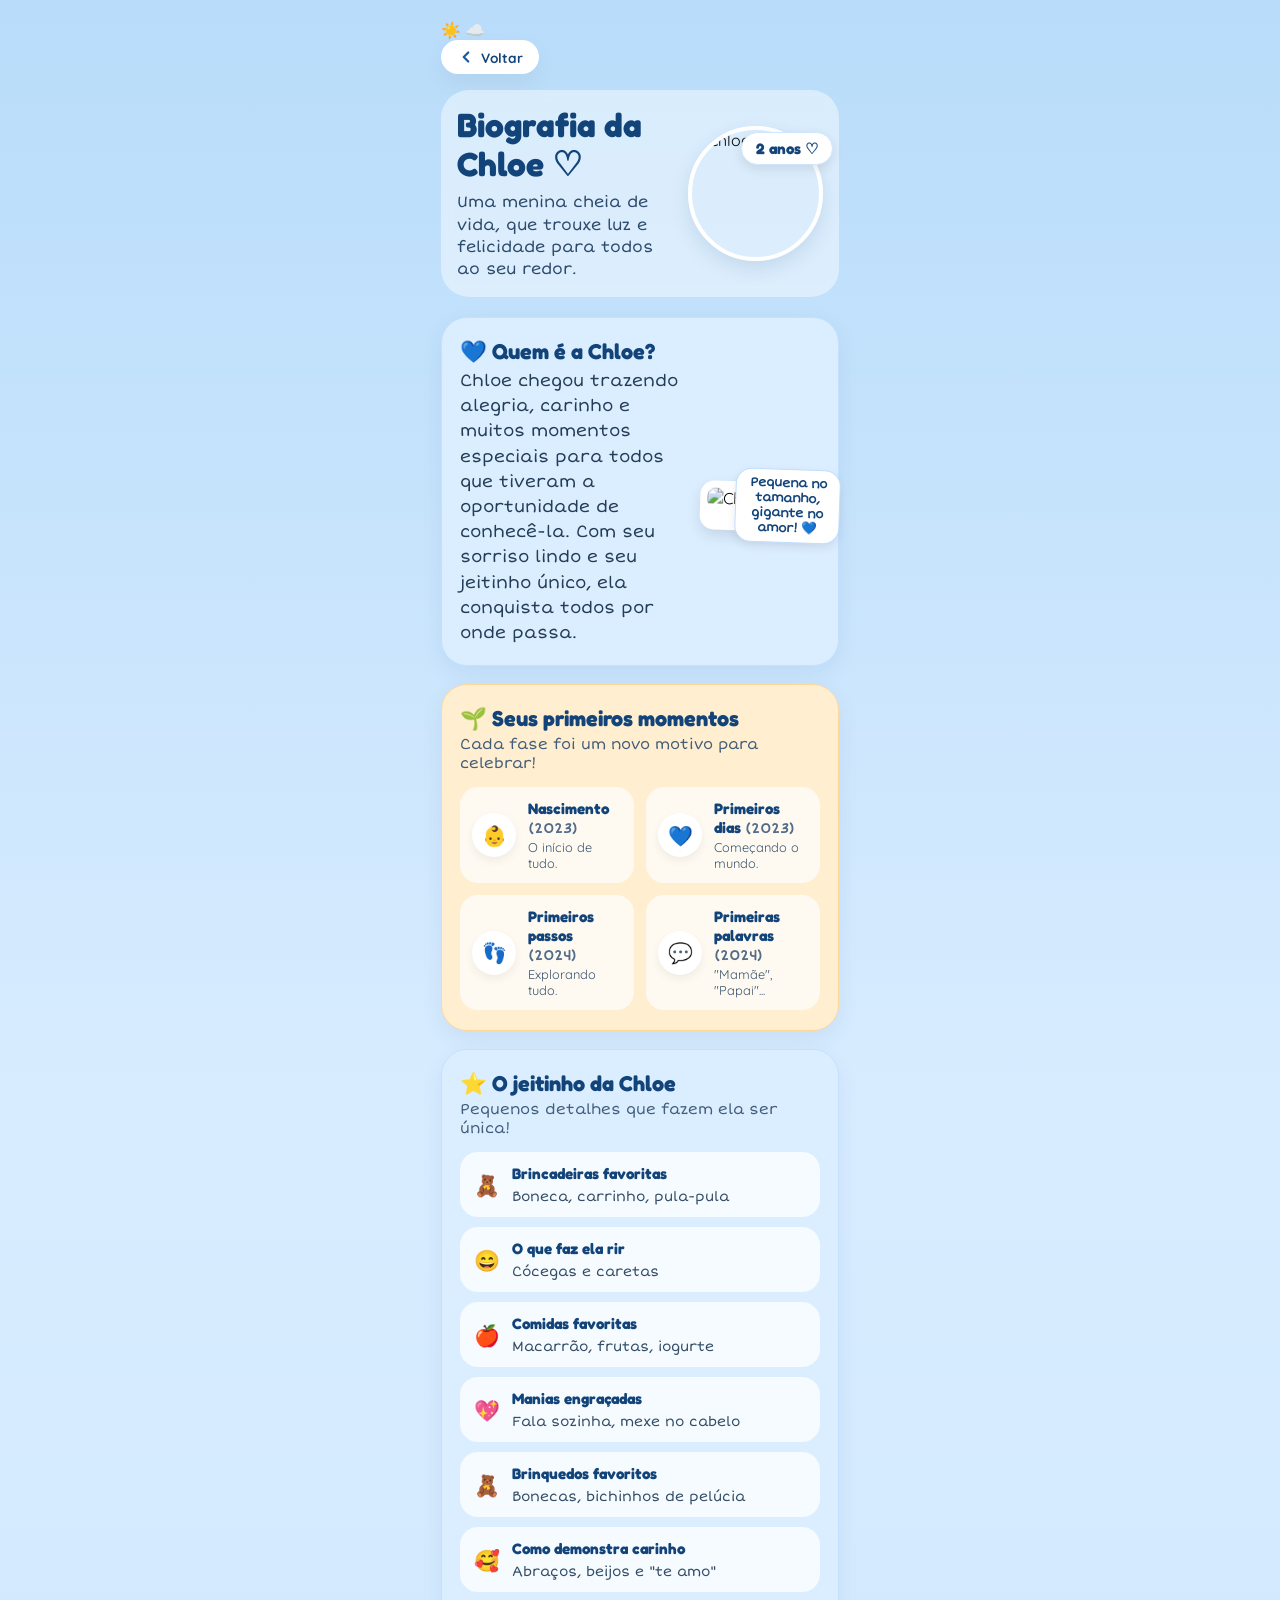
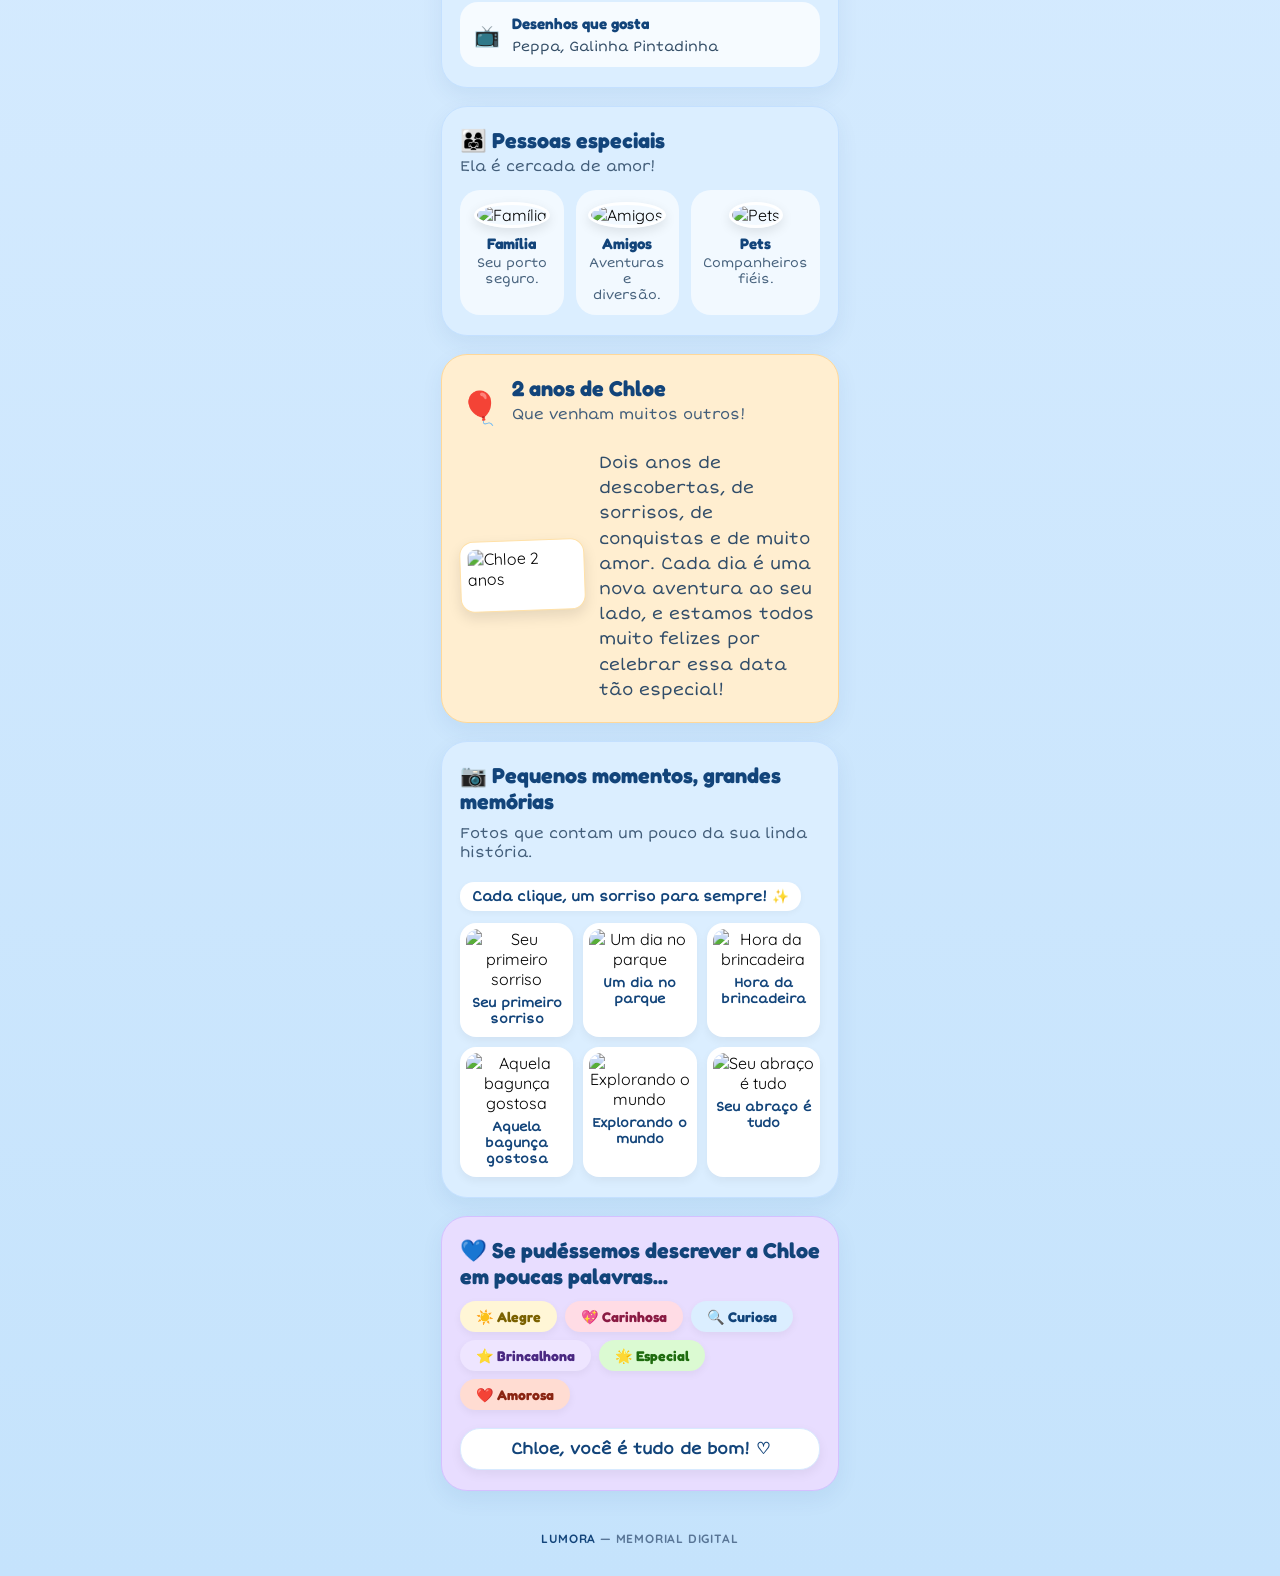
==== assets/pages/biografia.html @ 0d082f4c "Memorial Chloe" ====
<!DOCTYPE html>
<html lang="pt-BR">
<head>
  <meta charset="UTF-8" />
  <meta name="viewport" content="width=device-width, initial-scale=1.0, maximum-scale=1.0, user-scalable=no" />
  <title>Biografia da Chloe - Lumora</title>
  
  <link rel="preconnect" href="https://fonts.googleapis.com">
  <link rel="preconnect" href="https://fonts.gstatic.com" crossorigin>
  <link href="https://fonts.googleapis.com/css2?family=Fredoka:wght@500;600;700&family=Quicksand:wght@500;600;700&display=swap" rel="stylesheet">
  <!-- Fontes Infantil / Cursiva e Amigável do Google Fonts -->
<link rel="preconnect" href="https://fonts.googleapis.com">
<link rel="preconnect" href="https://fonts.gstatic.com" crossorigin>
<link href="https://fonts.googleapis.com/css2?family=Fredoka:wght@500;600;700&family=Quicksand:wght@600;700&family=Short+Stack&display=swap" rel="stylesheet">
  
  <link rel="stylesheet" href="./../css/variables.css" />
  <link rel="stylesheet" href="./../css/biografia.css" />
  <link rel="stylesheet" href="./../css/global.css" />
  <link rel="stylesheet" href="./../css/components.css" />
</head>
</head>
<body class="mobile-only-body">

  <main class="app-viewport bio-viewport">
    
    <!-- Enfeites de Fundo -->
    <div class="bg-decorations">
      <span class="decor-sun">☀️</span>
      <span class="decor-cloud-left">☁️</span>
    </div>

    <!-- Topo da Biografia -->
    <header class="bio-top-nav">
      <a href="./../../index.html" class="btn-voltar">
        <svg viewBox="0 0 24 24" width="18" height="18" fill="none" stroke="#1a5ca3" stroke-width="3" stroke-linecap="round" stroke-linejoin="round"><polyline points="15 18 9 12 15 6"></polyline></svg>
        Voltar
      </a>

      <div class="bio-hero-flex">
        <div class="bio-hero-text">
          <h1>Biografia da<br>Chloe <span class="heart-blue">♡</span></h1>
          <p>Uma menina cheia de vida, que trouxe luz e felicidade para todos ao seu redor.</p>
        </div>

        <div class="bio-main-avatar">
          <div class="avatar-frame">
            <img src="https://encrypted-tbn0.gstatic.com/images?q=tbn:ANd9GcSXwuV_SHevAdrW2KB4Cn_8Dd-qId3MBcP7osCAytN7og&s=10" alt="Chloe" class="avatar-img" />
          </div>
          <div class="badge-age">2 anos <span class="badge-heart">♡</span></div>
        </div>
      </div>
    </header>

    <!-- Grid com Seções Amplas e Leitura Fluida -->
    <section class="bio-sections-grid">
      
      <!-- 1. Quem é a Chloe -->
      <article class="bio-card-box bg-blue">
        <h2 class="card-head-title">💙 Quem é a Chloe?</h2>
        <div class="quem-e-body">
          <p>Chloe chegou trazendo alegria, carinho e muitos momentos especiais para todos que tiveram a oportunidade de conhecê-la. Com seu sorriso lindo e seu jeitinho único, ela conquista todos por onde passa.</p>
          <div class="polaroid-wrapper">
            <img src="https://encrypted-tbn0.gstatic.com/images?q=tbn:ANd9GcSXwuV_SHevAdrW2KB4Cn_8Dd-qId3MBcP7osCAytN7og&s=10" alt="Chloe" />
            <div class="polaroid-balloon">Pequena no tamanho, gigante no amor! 💙</div>
          </div>
        </div>
      </article>

      <!-- 2. Seus Primeiros Momentos -->
      <article class="bio-card-box bg-yellow">
        <h2 class="card-head-title">🌱 Seus primeiros momentos</h2>
        <p class="card-head-sub">Cada fase foi um novo motivo para celebrar!</p>
        <div class="timeline-grid">
          <div class="timeline-step-item">
            <div class="step-icon-circle">👶</div>
            <div class="timeline-step-info">
              <strong>Nascimento <small>(2023)</small></strong>
              <span class="step-subtext">O início de tudo.</span>
            </div>
          </div>
          <div class="timeline-step-item">
            <div class="step-icon-circle">💙</div>
            <div class="timeline-step-info">
              <strong>Primeiros dias <small>(2023)</small></strong>
              <span class="step-subtext">Começando o mundo.</span>
            </div>
          </div>
          <div class="timeline-step-item">
            <div class="step-icon-circle">👣</div>
            <div class="timeline-step-info">
              <strong>Primeiros passos <small>(2024)</small></strong>
              <span class="step-subtext">Explorando tudo.</span>
            </div>
          </div>
          <div class="timeline-step-item">
            <div class="step-icon-circle">💬</div>
            <div class="timeline-step-info">
              <strong>Primeiras palavras <small>(2024)</small></strong>
              <span class="step-subtext">"Mamãe", "Papai"...</span>
            </div>
          </div>
        </div>
      </article>

      <!-- 3. O Jeitinho da Chloe -->
      <article class="bio-card-box bg-blue">
        <h2 class="card-head-title">⭐ O jeitinho da Chloe</h2>
        <p class="card-head-sub">Pequenos detalhes que fazem ela ser única!</p>
        <div class="jeitinho-2col">
          <div class="jeitinho-box-item">
            <span class="jeitinho-icon">🧸</span>
            <div class="jeitinho-info">
              <strong>Brincadeiras favoritas</strong>
              <span>Boneca, carrinho, pula-pula</span>
            </div>
          </div>
          <div class="jeitinho-box-item">
            <span class="jeitinho-icon">😄</span>
            <div class="jeitinho-info">
              <strong>O que faz ela rir</strong>
              <span>Cócegas e caretas</span>
            </div>
          </div>
          <div class="jeitinho-box-item">
            <span class="jeitinho-icon">🍎</span>
            <div class="jeitinho-info">
              <strong>Comidas favoritas</strong>
              <span>Macarrão, frutas, iogurte</span>
            </div>
          </div>
          <div class="jeitinho-box-item">
            <span class="jeitinho-icon">💖</span>
            <div class="jeitinho-info">
              <strong>Manias engraçadas</strong>
              <span>Fala sozinha, mexe no cabelo</span>
            </div>
          </div>
          <div class="jeitinho-box-item">
            <span class="jeitinho-icon">🧸</span>
            <div class="jeitinho-info">
              <strong>Brinquedos favoritos</strong>
              <span>Bonecas, bichinhos de pelúcia</span>
            </div>
          </div>
          <div class="jeitinho-box-item">
            <span class="jeitinho-icon">🥰</span>
            <div class="jeitinho-info">
              <strong>Como demonstra carinho</strong>
              <span>Abraços, beijos e "te amo"</span>
            </div>
          </div>
          <div class="jeitinho-box-item">
            <span class="jeitinho-icon">📺</span>
            <div class="jeitinho-info">
              <strong>Desenhos que gosta</strong>
              <span>Peppa, Galinha Pintadinha</span>
            </div>
          </div>
        </div>
      </article>

      <!-- 4. Pessoas Especiais -->
      <article class="bio-card-box bg-blue">
        <h2 class="card-head-title">👨‍👩‍👧 Pessoas especiais</h2>
        <p class="card-head-sub">Ela é cercada de amor!</p>
        <div class="pessoas-flex">
          <div class="pessoa-card-item">
            <img src="https://encrypted-tbn0.gstatic.com/images?q=tbn:ANd9GcSXwuV_SHevAdrW2KB4Cn_8Dd-qId3MBcP7osCAytN7og&s=10" alt="Família" class="pessoa-avatar-img" />
            <strong>Família</strong>
            <p>Seu porto seguro.</p>
          </div>
          <div class="pessoa-card-item">
            <img src="https://encrypted-tbn0.gstatic.com/images?q=tbn:ANd9GcSXwuV_SHevAdrW2KB4Cn_8Dd-qId3MBcP7osCAytN7og&s=10" alt="Amigos" class="pessoa-avatar-img" />
            <strong>Amigos</strong>
            <p>Aventuras e diversão.</p>
          </div>
          <div class="pessoa-card-item">
            <img src="https://encrypted-tbn0.gstatic.com/images?q=tbn:ANd9GcSXwuV_SHevAdrW2KB4Cn_8Dd-qId3MBcP7osCAytN7og&s=10" alt="Pets" class="pessoa-avatar-img" />
            <strong>Pets</strong>
            <p>Companheiros fiéis.</p>
          </div>
        </div>
      </article>

      <!-- 5. Bloco 2 anos de Chloe -->
      <article class="bio-card-box bg-yellow comemorativo-card">
        <div class="comemorativo-header">
          <span class="balloon-icon">🎈</span>
          <div>
            <h2 class="card-head-title">2 anos de Chloe</h2>
            <p class="card-head-sub">Que venham muitos outros!</p>
          </div>
        </div>
        <div class="comemorativo-body">
          <div class="polaroid-wrapper yellow-polaroid">
            <img src="https://encrypted-tbn0.gstatic.com/images?q=tbn:ANd9GcSXwuV_SHevAdrW2KB4Cn_8Dd-qId3MBcP7osCAytN7og&s=10" alt="Chloe 2 anos" />
          </div>
          <p>Dois anos de descobertas, de sorrisos, de conquistas e de muito amor. Cada dia é uma nova aventura ao seu lado, e estamos todos muito felizes por celebrar essa data tão especial!</p>
        </div>
      </article>

      <!-- 6. Pequenos Momentos, Grandes Memórias -->
      <article class="bio-card-box bg-blue">
        <div class="galeria-head-flex">
          <h2 class="card-head-title">📷 Pequenos momentos, grandes memórias</h2>
          <p class="card-head-sub">Fotos que contam um pouco da sua linda história.</p>
          <div class="camera-quote">Cada clique, um sorriso para sempre! ✨</div>
        </div>
        <div class="galeria-mini-grid">
          <div class="galeria-item">
            <img src="https://encrypted-tbn0.gstatic.com/images?q=tbn:ANd9GcSXwuV_SHevAdrW2KB4Cn_8Dd-qId3MBcP7osCAytN7og&s=10" alt="Seu primeiro sorriso" />
            <span>Seu primeiro sorriso</span>
          </div>
          <div class="galeria-item">
            <img src="https://encrypted-tbn0.gstatic.com/images?q=tbn:ANd9GcSXwuV_SHevAdrW2KB4Cn_8Dd-qId3MBcP7osCAytN7og&s=10" alt="Um dia no parque" />
            <span>Um dia no parque</span>
          </div>
          <div class="galeria-item">
            <img src="https://encrypted-tbn0.gstatic.com/images?q=tbn:ANd9GcSXwuV_SHevAdrW2KB4Cn_8Dd-qId3MBcP7osCAytN7og&s=10" alt="Hora da brincadeira" />
            <span>Hora da brincadeira</span>
          </div>
          <div class="galeria-item">
            <img src="https://encrypted-tbn0.gstatic.com/images?q=tbn:ANd9GcSXwuV_SHevAdrW2KB4Cn_8Dd-qId3MBcP7osCAytN7og&s=10" alt="Aquela bagunça gostosa" />
            <span>Aquela bagunça gostosa</span>
          </div>
          <div class="galeria-item">
            <img src="https://encrypted-tbn0.gstatic.com/images?q=tbn:ANd9GcSXwuV_SHevAdrW2KB4Cn_8Dd-qId3MBcP7osCAytN7og&s=10" alt="Explorando o mundo" />
            <span>Explorando o mundo</span>
          </div>
          <div class="galeria-item">
            <img src="https://encrypted-tbn0.gstatic.com/images?q=tbn:ANd9GcSXwuV_SHevAdrW2KB4Cn_8Dd-qId3MBcP7osCAytN7og&s=10" alt="Seu abraço é tudo" />
            <span>Seu abraço é tudo</span>
          </div>
        </div>
      </article>

      <!-- 7. Palavras que Descrevem -->
      <article class="bio-card-box bg-purple">
        <h2 class="card-head-title">💙 Se pudéssemos descrever a Chloe em poucas palavras...</h2>
        <div class="tags-pills-row">
          <span class="pill-item pill-yellow">☀️ Alegre</span>
          <span class="pill-item pill-pink">💖 Carinhosa</span>
          <span class="pill-item pill-blue">🔍 Curiosa</span>
          <span class="pill-item pill-purple">⭐ Brincalhona</span>
          <span class="pill-item pill-green">🌟 Especial</span>
          <span class="pill-item pill-red">❤️ Amorosa</span>
        </div>
        <div class="speech-bubble-footer">
          Chloe, você é tudo de bom! ♡
        </div>
      </article>

    </section>

    <!-- Rodapé -->
    <footer class="home-footer" style="margin-top: 24px;">
      <p class="lumora-brand-footer">
        <span>Lumora</span> — Memorial Digital
      </p>
    </footer>

  </main>

  <!-- Lightbox de Fotos (Modal em Tela Cheia) -->
    <div class="lumora-lightbox" id="lightbox-modal">
      <div class="lightbox-content">
        <button class="lightbox-close-btn" id="lightbox-close" aria-label="Fechar">&times;</button>
        <img src="" alt="Imagem ampliada" class="lightbox-img" id="lightbox-img" />
        <p class="lightbox-caption" id="lightbox-caption"></p>
      </div>
    </div>

    <!-- Script Simples para Fazer TODAS as Fotos Clicáveis -->
    <script>
      document.addEventListener('DOMContentLoaded', () => {
        const modal = document.getElementById('lightbox-modal');
        const modalImg = document.getElementById('lightbox-img');
        const modalCaption = document.getElementById('lightbox-caption');
        const closeBtn = document.getElementById('lightbox-close');

        // Seleciona todas as imagens da página
        const allImages = document.querySelectorAll('.bio-viewport img');

        allImages.forEach(img => {
          img.addEventListener('click', () => {
            modalImg.src = img.src;
            
            // Tenta pegar a legenda da foto (alt ou texto próximo)
            const parentItem = img.closest('.galeria-item') || img.closest('.pessoa-card-item');
            const captionText = parentItem ? (parentItem.querySelector('span, p, strong')?.textContent || img.alt) : img.alt;
            
            modalCaption.textContent = captionText || 'Chloe ♡';
            modal.classList.add('active');
          });
        });

        // Fechar ao clicar no botão X ou fora da imagem
        const closeModal = () => modal.classList.remove('active');
        
        closeBtn.addEventListener('click', closeModal);
        modal.addEventListener('click', (e) => {
          if (e.target === modal) closeModal();
        });
        
        // Fechar no botão Esc do teclado
        document.addEventListener('keydown', (e) => {
          if (e.key === 'Escape') closeModal();
        });
      });
    </script>
</body>
</html>
---- assets/css/variables.css ----
:root {
  /* Cores do Tema Lumora (Infantil Suave) */
  --bg-sky: #eaf5ff;
  --bg-card-blue: #d9eefd;
  --bg-card-yellow: #fff3c5;
  --bg-card-purple: #eee3ff;
  --bg-card-green: #e2f8e5;
  --bg-card-pink: #ffe3ec;
  
  --primary-blue: #1b5e9e;
  --text-dark: #2c3e50;
  --text-muted: #5e6d7e;
  --white: #ffffff;

  /* Fontes */
  --font-title: 'Fredoka', 'Comic Neue', cursive, sans-serif;
  --font-body: 'Quicksand', sans-serif;

  /* Arredondamento e Sombras */
  --radius-card: 22px;
  --radius-btn: 30px;
  --shadow-soft: 0 10px 25px rgba(0, 0, 0, 0.05);
}
---- assets/css/biografia.css ----
/* ==========================================================================
   BIOGRAFIA LUMORA - REFORMULADA (TIPOGRAFIA FOFA & LEITURA ESPAÇOSA)
   ========================================================================== */

/* Definição de Variáveis de Fontes */
:root {
  --font-handwritten: 'Short Stack', cursive, sans-serif;
  --font-title: 'Fredoka', cursive, sans-serif;
  --font-body: 'Quicksand', sans-serif;
}

.bio-viewport {
  padding: 20px 16px 40px 16px;
}

/* --- TOPO E VOLTAR --- */
.bio-top-nav {
  margin-bottom: 20px;
}

.btn-voltar {
  display: inline-flex;
  align-items: center;
  gap: 6px;
  background-color: #ffffff;
  color: #1a5ca3;
  font-family: var(--font-body);
  font-size: 0.95rem;
  font-weight: 700;
  padding: 8px 18px;
  border-radius: 24px;
  text-decoration: none;
  box-shadow: 0 4px 12px rgba(26, 92, 163, 0.08);
  margin-bottom: 16px;
  transition: transform 0.2s ease;
}

.btn-voltar:active {
  transform: scale(0.96);
}

/* Hero Topo */
.bio-hero-flex {
  display: flex;
  align-items: center;
  justify-content: space-between;
  gap: 14px;
  background-color: rgba(255, 255, 255, 0.45);
  padding: 16px;
  border-radius: 28px;
  backdrop-filter: blur(6px);
}

.bio-hero-text {
  flex: 1;
}

.bio-hero-text h1 {
  font-family: var(--font-title);
  font-size: 2.1rem;
  font-weight: 700;
  color: #12447a;
  line-height: 1.15;
  margin-bottom: 8px;
}

.bio-hero-text p {
  font-family: var(--font-handwritten);
  font-size: 1rem;
  color: #2c4a6b;
  line-height: 1.4;
}

.bio-main-avatar {
  position: relative;
  width: 135px;
  height: 135px;
  min-width: 135px;
}

.avatar-frame {
  width: 100%;
  height: 100%;
  border-radius: 50%;
  border: 4px solid #ffffff;
  overflow: hidden;
  box-shadow: 0 8px 20px rgba(18, 68, 122, 0.12);
}

.avatar-img {
  width: 100%;
  height: 100%;
  object-fit: cover;
}

.badge-age {
  position: absolute;
  top: 6px;
  right: -10px;
  background-color: #ffffff;
  color: #12447a;
  font-family: var(--font-title);
  font-size: 0.95rem;
  font-weight: 700;
  padding: 6px 14px;
  border-radius: 20px;
  box-shadow: 0 4px 12px rgba(0, 0, 0, 0.1);
  border: 1px solid #d0e6ff;
}

/* --- SEÇÕES E CARDS (ESPACEMENTO EXPANDIDO) --- */
.bio-sections-grid {
  display: flex;
  flex-direction: column;
  gap: 18px; /* Mais espaço respirável entre seções */
}

.bio-card-box {
  border-radius: 26px;
  padding: 20px 18px; /* Aumentado para o texto não ficar imprensado */
  box-shadow: 0 8px 22px rgba(18, 68, 122, 0.07);
  position: relative;
}

.bio-card-box.bg-blue { background-color: #dbeeff; border: 1.5px solid #c4e0ff; }
.bio-card-box.bg-yellow { background-color: #ffeed0; border: 1.5px solid #ffd899; }
.bio-card-box.bg-purple { background-color: #e8ddff; border: 1.5px solid #d4c0ff; }

.card-head-title {
  display: flex;
  align-items: center;
  gap: 8px;
  font-family: var(--font-title);
  font-size: 1.35rem;
  font-weight: 700;
  color: #12447a;
  margin-bottom: 4px;
}

.card-head-sub {
  font-family: var(--font-handwritten);
  font-size: 0.95rem;
  color: #435e7a;
  margin-bottom: 14px;
}

/* CARD 1: Quem é a Chloe */
.quem-e-body {
  display: flex;
  flex-direction: column;
  gap: 16px;
}

@media (min-width: 360px) {
  .quem-e-body {
    flex-direction: row;
    align-items: center;
  }
}

.quem-e-body p {
  font-family: var(--font-handwritten);
  font-size: 1.05rem;
  color: #243d56;
  line-height: 1.5;
  flex: 1;
}

.polaroid-wrapper {
  position: relative;
  width: 120px;
  margin: 0 auto;
  background-color: #ffffff;
  padding: 7px 7px 22px 7px;
  border-radius: 14px;
  box-shadow: 0 6px 14px rgba(0, 0, 0, 0.1);
  transform: rotate(2deg);
}

.polaroid-wrapper img {
  width: 100%;
  height: 110px;
  object-fit: cover;
  border-radius: 8px;
}

.polaroid-balloon {
  position: absolute;
  top: -14px;
  right: -20px;
  background-color: #ffffff;
  border: 1.5px solid #c0deff;
  border-radius: 16px;
  padding: 6px 10px;
  font-family: var(--font-handwritten);
  font-size: 0.78rem;
  font-weight: 700;
  color: #12447a;
  line-height: 1.2;
  width: 105px;
  text-align: center;
  box-shadow: 0 4px 10px rgba(0, 0, 0, 0.08);
}

/* CARD 2: Seus primeiros momentos (Timeline Espaçosa) */
.timeline-grid {
  display: flex;
  flex-direction: column;
  gap: 12px;
  margin-top: 10px;
}

@media (min-width: 380px) {
  .timeline-grid {
    display: grid;
    grid-template-columns: repeat(2, 1fr);
    gap: 12px;
  }
}

.timeline-step-item {
  background-color: rgba(255, 255, 255, 0.7);
  padding: 12px;
  border-radius: 18px;
  display: flex;
  align-items: center;
  gap: 12px;
  text-align: left;
}

.step-icon-circle {
  width: 44px;
  height: 44px;
  min-width: 44px;
  background-color: #ffffff;
  border-radius: 50%;
  display: flex;
  align-items: center;
  justify-content: center;
  font-size: 1.25rem;
  box-shadow: 0 4px 10px rgba(0, 0, 0, 0.06);
}

.timeline-step-info strong {
  display: block;
  font-family: var(--font-title);
  font-size: 0.95rem;
  color: #12447a;
}

.timeline-step-info small {
  font-family: var(--font-handwritten);
  font-size: 0.85rem;
  color: #516d8a;
}

.step-subtext {
  display: block;
  font-size: 0.8rem;
  color: #3b5570;
  margin-top: 2px;
}

/* CARD 3: O jeitinho da Chloe */
.jeitinho-2col {
  display: flex;
  flex-direction: column;
  gap: 10px;
  margin-top: 8px;
}

.jeitinho-box-item {
  background-color: rgba(255, 255, 255, 0.75);
  padding: 12px 14px;
  border-radius: 18px;
  display: flex;
  gap: 12px;
  align-items: center;
}

.jeitinho-icon {
  font-size: 1.3rem;
}

.jeitinho-info strong {
  display: block;
  font-family: var(--font-title);
  font-size: 0.95rem;
  color: #12447a;
  margin-bottom: 2px;
}

.jeitinho-info span {
  font-family: var(--font-handwritten);
  font-size: 0.9rem;
  color: #334d66;
}

/* CARD 4: Pessoas especiais */
.pessoas-flex {
  display: flex;
  flex-direction: column;
  gap: 12px;
  margin-top: 10px;
}

@media (min-width: 360px) {
  .pessoas-flex {
    flex-direction: row;
    justify-content: space-between;
  }
}

.pessoa-card-item {
  background-color: rgba(255, 255, 255, 0.65);
  padding: 12px;
  border-radius: 20px;
  text-align: center;
  flex: 1;
}

.pessoa-avatar-img {
  width: 70px;
  height: 70px;
  border-radius: 50%;
  object-fit: cover;
  border: 3px solid #ffffff;
  box-shadow: 0 4px 12px rgba(0, 0, 0, 0.1);
  margin-bottom: 6px;
}

.pessoa-card-item strong {
  display: block;
  font-family: var(--font-title);
  font-size: 0.95rem;
  color: #12447a;
}

.pessoa-card-item p {
  font-family: var(--font-handwritten);
  font-size: 0.82rem;
  color: #47627d;
  margin-top: 2px;
}

/* CARD 5: 2 Anos de Chloe */
.comemorativo-card .comemorativo-header {
  display: flex;
  align-items: center;
  gap: 12px;
  margin-bottom: 12px;
}

.balloon-icon {
  font-size: 2rem;
}

.comemorativo-body {
  display: flex;
  flex-direction: column;
  gap: 14px;
}

@media (min-width: 360px) {
  .comemorativo-body {
    flex-direction: row;
    align-items: center;
  }
}

.comemorativo-body p {
  font-family: var(--font-handwritten);
  font-size: 1.05rem;
  color: #314d69;
  line-height: 1.5;
  flex: 1;
}

.yellow-polaroid {
  transform: rotate(-2deg);
  border: 1px solid #ffe1a8;
  width: 125px;
}

/* CARD 6: Pequenos momentos (Galeria Espaçosa) */
.galeria-head-flex {
  display: flex;
  flex-direction: column;
  gap: 6px;
  margin-bottom: 12px;
}

.camera-quote {
  font-family: var(--font-handwritten);
  font-size: 0.85rem;
  font-weight: 700;
  color: #12447a;
  background-color: #ffffff;
  padding: 6px 12px;
  border-radius: 14px;
  display: inline-block;
  align-self: flex-start;
  box-shadow: 0 2px 6px rgba(0, 0, 0, 0.04);
}

.galeria-mini-grid {
  display: grid;
  grid-template-columns: repeat(2, 1fr);
  gap: 10px;
  margin-top: 10px;
}

@media (min-width: 380px) {
  .galeria-mini-grid {
    grid-template-columns: repeat(3, 1fr);
  }
}

.galeria-item {
  background-color: #ffffff;
  padding: 6px 6px 10px 6px;
  border-radius: 16px;
  box-shadow: 0 4px 10px rgba(0, 0, 0, 0.05);
  text-align: center;
}

.galeria-item img {
  width: 100%;
  height: 100px;
  object-fit: cover;
  border-radius: 12px;
}

.galeria-item span {
  display: block;
  font-family: var(--font-handwritten);
  font-size: 0.82rem;
  font-weight: 700;
  color: #12447a;
  margin-top: 6px;
}

/* CARD 7: Badges de Personalidade */
.tags-pills-row {
  display: flex;
  flex-wrap: wrap;
  gap: 8px;
  margin-top: 12px;
}

.pill-item {
  font-family: var(--font-title);
  font-size: 0.88rem;
  font-weight: 700;
  padding: 7px 16px;
  border-radius: 24px;
  display: inline-flex;
  align-items: center;
  gap: 6px;
  box-shadow: 0 3px 8px rgba(0, 0, 0, 0.05);
}

.pill-yellow { background-color: #fff6d6; color: #7a6100; }
.pill-pink { background-color: #ffdce5; color: #8a1a43; }
.pill-blue { background-color: #dbeeff; color: #12447a; }
.pill-purple { background-color: #eee5ff; color: #4a2882; }
.pill-green { background-color: #dbfad2; color: #1e6b0e; }
.pill-red { background-color: #ffdcd2; color: #8a2412; }

/* Balão no Rodapé da Biografia */
.speech-bubble-footer {
  margin-top: 18px;
  background-color: #ffffff;
  border-radius: 20px;
  padding: 10px 18px;
  text-align: center;
  font-family: var(--font-handwritten);
  font-size: 1rem;
  font-weight: 700;
  color: #12447a;
  box-shadow: 0 4px 12px rgba(0, 0, 0, 0.06);
  display: block;
  border: 1.5px solid #d8eaff;
}
/* ==========================================================================
   INTERATIVIDADE: HOVER DINÂMICO & LIGHTBOX DE FOTOS EM TELA CHEIA
   ========================================================================== */

/* --- HOVER E FEEDBACK NOS CARDS E ELEMENTOS --- */

/* Transição suave em todos os cards */
.bio-card-box {
  transition: transform 0.25s cubic-bezier(0.34, 1.56, 0.64, 1), box-shadow 0.25s ease;
  will-change: transform;
}

.bio-card-box:hover {
  transform: translateY(-3px);
  box-shadow: 0 12px 28px rgba(18, 68, 122, 0.12);
}

/* Efeito nas fotos Polaroids ao passar o mouse/dedo */
.polaroid-wrapper {
  cursor: pointer;
  transition: transform 0.25s ease, box-shadow 0.25s ease;
}

.polaroid-wrapper:hover {
  transform: scale(1.05) rotate(0deg) !important;
  box-shadow: 0 10px 22px rgba(0, 0, 0, 0.15);
}

/* Efeito nos itens da Mini Galeria */
.galeria-item {
  cursor: pointer;
  transition: transform 0.2s ease, box-shadow 0.2s ease;
}

.galeria-item:hover {
  transform: scale(1.04);
  box-shadow: 0 8px 18px rgba(0, 0, 0, 0.12);
}

.galeria-item img,
.pessoa-avatar-img,
.avatar-img {
  cursor: pointer;
}

/* Efeito nas Caixinhas do "Jeitinho" e "Timeline" */
.jeitinho-box-item,
.timeline-step-item,
.pessoa-card-item {
  transition: transform 0.2s ease, background-color 0.2s ease;
}

.jeitinho-box-item:hover,
.timeline-step-item:hover,
.pessoa-card-item:hover {
  transform: scale(1.02);
  background-color: #ffffff;
}

/* --- LIGHTBOX (MODAL DE FOTO EM TELA CHEIA) --- */
.lumora-lightbox {
  position: fixed;
  top: 0;
  left: 0;
  width: 100vw;
  height: 100vh;
  background-color: rgba(18, 38, 58, 0.88);
  backdrop-filter: blur(8px);
  z-index: 9999;
  display: flex;
  align-items: center;
  justify-content: center;
  padding: 20px;
  opacity: 0;
  pointer-events: none;
  transition: opacity 0.3s ease;
}

.lumora-lightbox.active {
  opacity: 1;
  pointer-events: auto;
}

/* Container Interno da Foto na Lightbox */
.lightbox-content {
  position: relative;
  max-width: 90%;
  max-height: 85vh;
  display: flex;
  flex-direction: column;
  align-items: center;
  transform: scale(0.9);
  transition: transform 0.3s cubic-bezier(0.34, 1.56, 0.64, 1);
}

.lumora-lightbox.active .lightbox-content {
  transform: scale(1);
}

.lightbox-img {
  max-width: 100%;
  max-height: 75vh;
  object-fit: contain;
  border-radius: 16px;
  border: 4px solid #ffffff;
  box-shadow: 0 16px 35px rgba(0, 0, 0, 0.3);
}

.lightbox-caption {
  margin-top: 12px;
  font-family: var(--font-handwritten);
  font-size: 1.1rem;
  font-weight: 700;
  color: #ffffff;
  text-shadow: 0 2px 6px rgba(0, 0, 0, 0.5);
  text-align: center;
}

/* Botão de Fechar (X) */
.lightbox-close-btn {
  position: absolute;
  top: -18px;
  right: -18px;
  width: 42px;
  height: 42px;
  background-color: #ffffff;
  color: #12447a;
  border: none;
  border-radius: 50%;
  font-family: var(--font-title);
  font-size: 1.3rem;
  font-weight: 700;
  cursor: pointer;
  display: flex;
  align-items: center;
  justify-content: center;
  box-shadow: 0 6px 16px rgba(0, 0, 0, 0.25);
  transition: transform 0.2s ease, background-color 0.2s ease;
}

.lightbox-close-btn:hover {
  transform: scale(1.1);
  background-color: #ffeed0;
}
---- assets/css/global.css ----
@import url('https://fonts.googleapis.com/css2?family=Fredoka:wght@500;600;700&family=Quicksand:wght@600;700&family=Short+Stack&display=swap');

:root {
  --font-handwritten: 'Short Stack', cursive, sans-serif;
  --font-title: 'Fredoka', cursive, sans-serif;
  --font-body: 'Quicksand', sans-serif;
  --primary-blue: #12447a;
  --bg-sky: #d8ecff;
}

* {
  margin: 0;
  padding: 0;
  box-sizing: border-box;
}

body.mobile-only-body {
  background: linear-gradient(180deg, #b8dcfa 0%, #d8ecff 35%, #c5e3fc 100%);
  min-height: 100vh;
  display: flex;
  justify-content: center;
  align-items: flex-start;
  overflow-x: hidden;
  font-family: var(--font-body);
}

.app-viewport {
  width: 100%;
  max-width: 430px;
  min-height: 100vh;
  padding: 20px 16px 30px 16px;
  position: relative;
  display: flex;
  flex-direction: column;
  justify-content: space-between;
}

/* Botão Voltar Padronizado */
.btn-voltar {
  display: inline-flex;
  align-items: center;
  gap: 6px;
  background-color: #ffffff;
  color: var(--primary-blue);
  font-family: var(--font-body);
  font-size: 0.9rem;
  font-weight: 700;
  padding: 8px 16px;
  border-radius: 20px;
  text-decoration: none;
  box-shadow: 0 4px 10px rgba(0,0,0,0.06);
  margin-bottom: 14px;
}

/* Lightbox Global */
.lumora-lightbox {
  position: fixed;
  top: 0; left: 0; width: 100vw; height: 100vh;
  background-color: rgba(18, 38, 58, 0.88);
  backdrop-filter: blur(8px);
  z-index: 9999;
  display: flex; align-items: center; justify-content: center;
  padding: 20px; opacity: 0; pointer-events: none;
  transition: opacity 0.3s ease;
}

.lumora-lightbox.active {
  opacity: 1; pointer-events: auto;
}

.lightbox-content {
  position: relative; max-width: 90%; max-height: 85vh;
  display: flex; flex-direction: column; align-items: center;
}

.lightbox-img {
  max-width: 100%; max-height: 75vh; object-fit: contain;
  border-radius: 16px; border: 4px solid #ffffff;
}

.lightbox-close-btn {
  position: absolute; top: -18px; right: -18px;
  width: 40px; height: 40px; background-color: #ffffff;
  color: var(--primary-blue); border: none; border-radius: 50%;
  font-size: 1.3rem; font-weight: bold; cursor: pointer;
}

/* Rodapé Marca Lumora */
.home-footer {
  text-align: center; margin-top: auto; padding-top: 16px;
}
.lumora-brand-footer {
  font-size: 0.75rem; font-weight: 700; color: #587596;
  text-transform: uppercase; letter-spacing: 0.8px;
}
.lumora-brand-footer span { color: var(--primary-blue); font-weight: 800; }
---- assets/css/components.css ----
/* Card de Navegação do Menu Principal */
.nav-card {
  display: flex;
  align-items: center;
  padding: 16px;
  border-radius: var(--radius-card);
  text-decoration: none;
  color: var(--text-dark);
  margin-bottom: 14px;
  box-shadow: var(--shadow-soft);
  transition: transform 0.2s ease, box-shadow 0.2s ease;
}

.nav-card:hover {
  transform: translateY(-2px);
  box-shadow: 0 12px 28px rgba(0, 0, 0, 0.08);
}

.nav-card .card-icon {
  width: 48px;
  height: 48px;
  margin-right: 14px;
  display: flex;
  align-items: center;
  justify-content: center;
}

.nav-card .card-content h2 {
  font-size: 1.2rem;
  margin-bottom: 2px;
}

.nav-card .card-content p {
  font-size: 0.85rem;
  color: var(--text-muted);
}

.nav-card .card-arrow {
  margin-left: auto;
  background: var(--white);
  width: 32px;
  height: 32px;
  border-radius: 50%;
  display: flex;
  align-items: center;
  justify-content: center;
  color: var(--primary-blue);
  font-weight: bold;
}

/* Variações de fundo */
.bg-blue { background-color: var(--bg-card-blue); }
.bg-yellow { background-color: var(--bg-card-yellow); }
.bg-purple { background-color: var(--bg-card-purple); }

/* Botão Voltar */
.btn-voltar {
  display: inline-flex;
  align-items: center;
  gap: 6px;
  background-color: var(--white);
  color: var(--primary-blue);
  padding: 8px 16px;
  border-radius: var(--radius-btn);
  text-decoration: none;
  font-weight: 700;
  font-size: 0.85rem;
  box-shadow: var(--shadow-soft);
  margin-bottom: 16px;
}
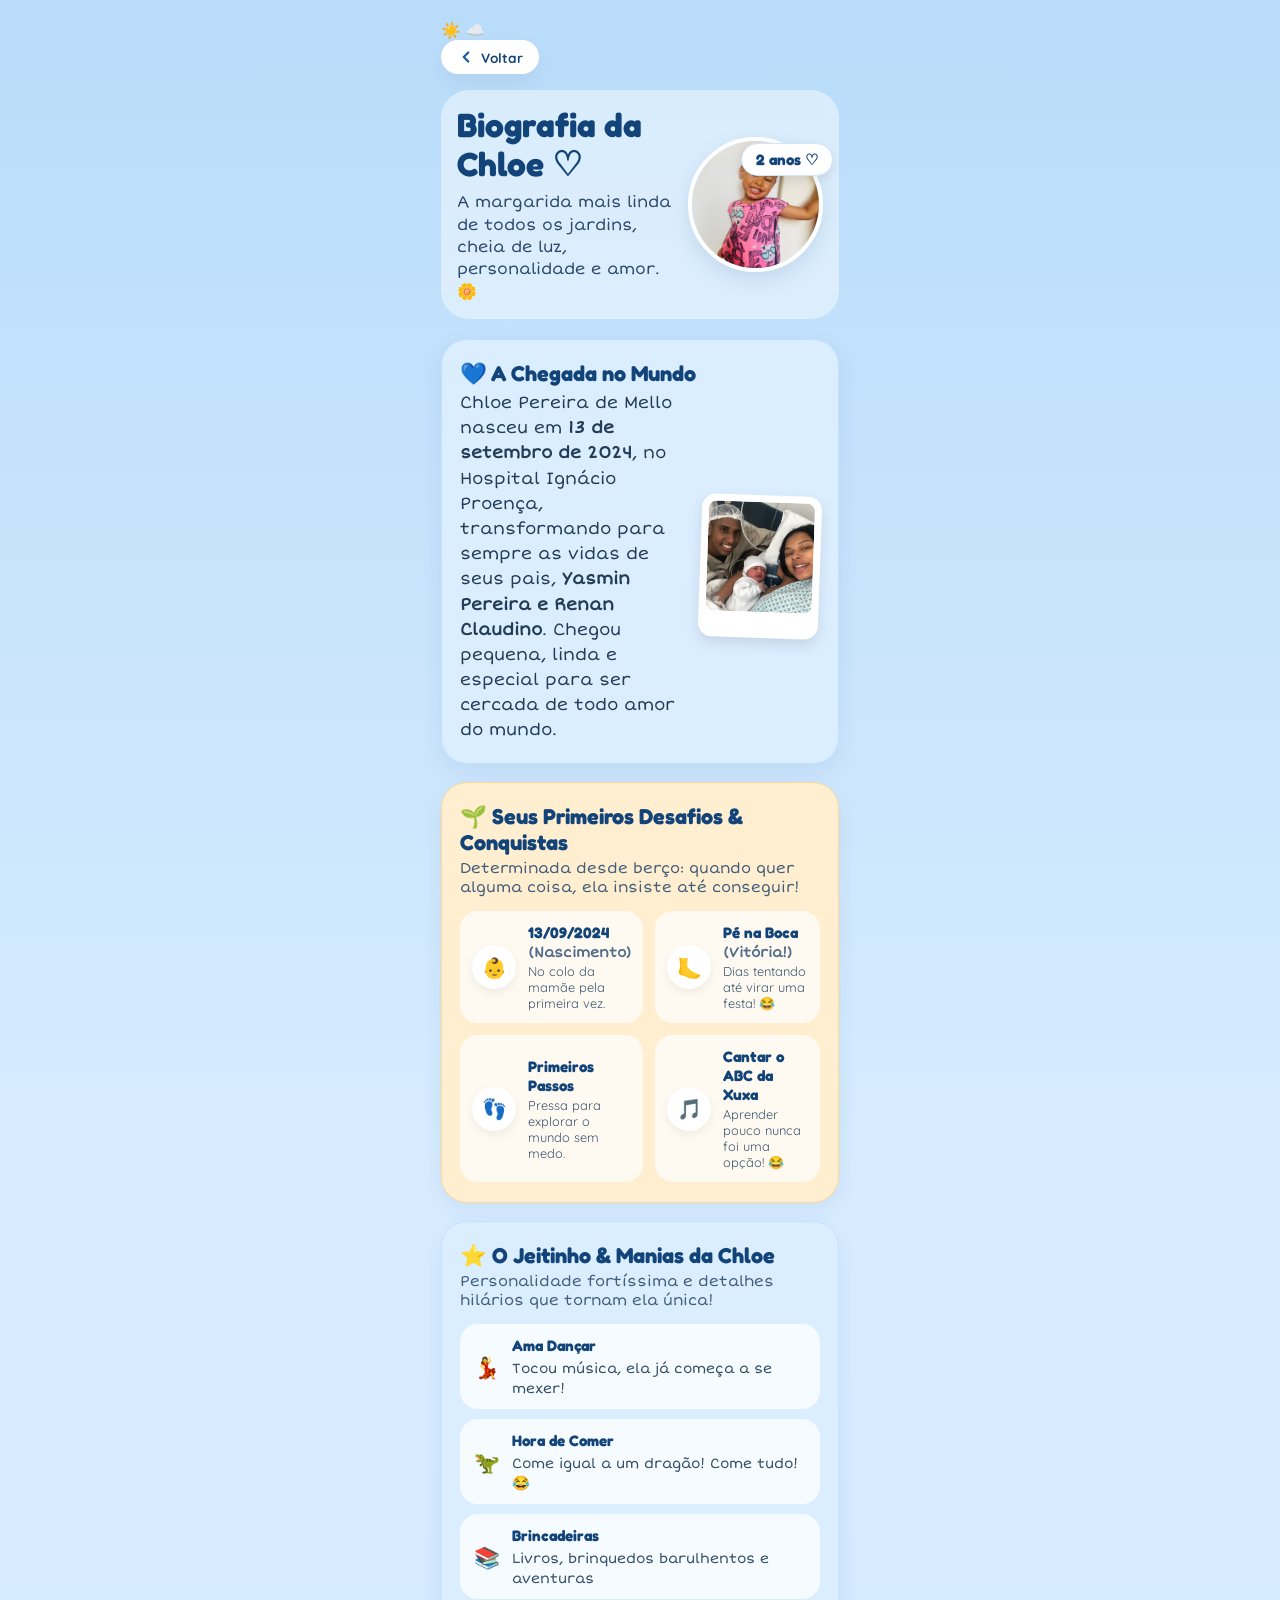
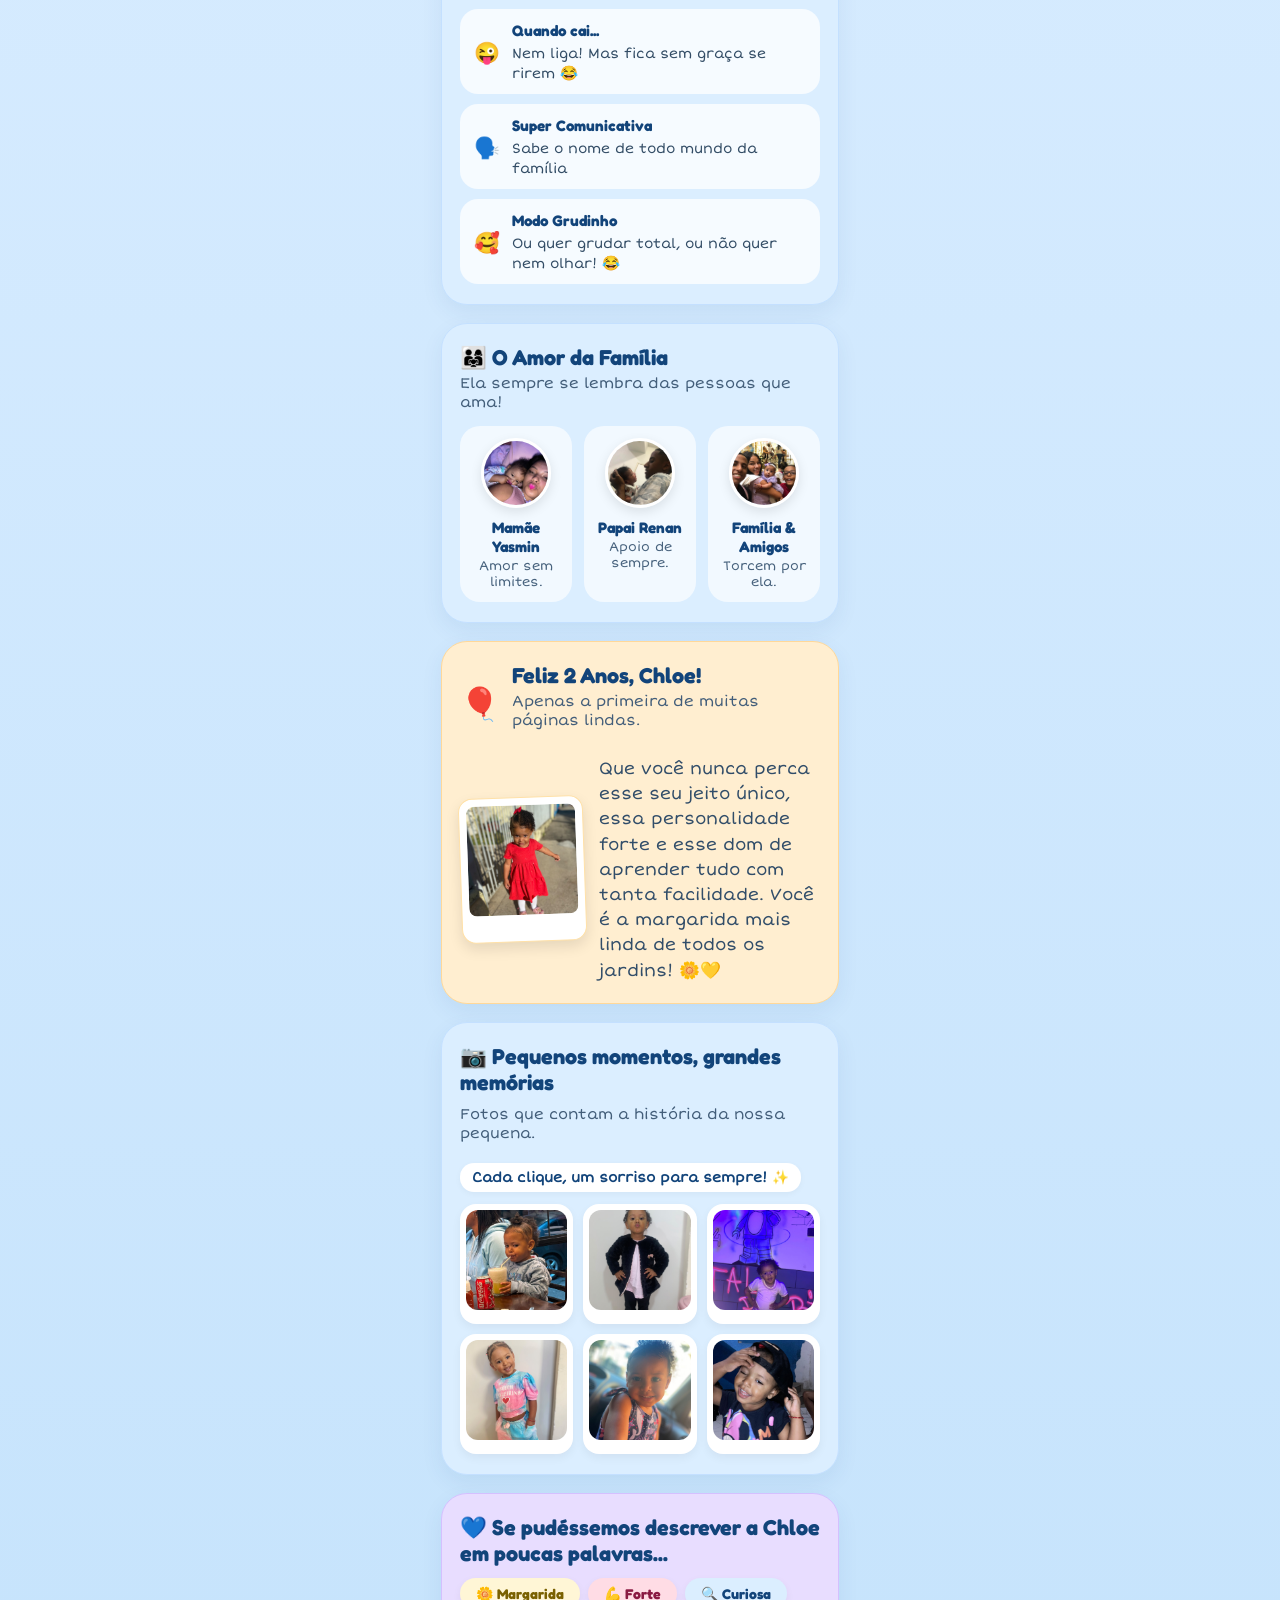
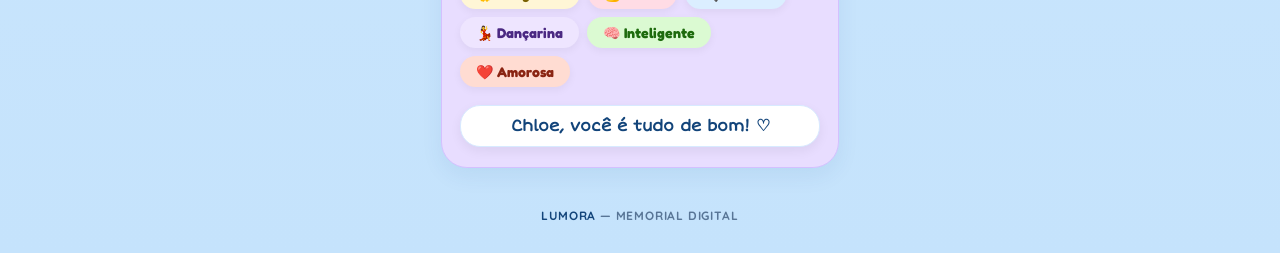
==== commit 1c0d9acc: "Tudo certo" ====
--- a/assets/pages/biografia.html
+++ b/assets/pages/biografia.html
@@ -7,17 +7,12 @@
   
   <link rel="preconnect" href="https://fonts.googleapis.com">
   <link rel="preconnect" href="https://fonts.gstatic.com" crossorigin>
-  <link href="https://fonts.googleapis.com/css2?family=Fredoka:wght@500;600;700&family=Quicksand:wght@500;600;700&display=swap" rel="stylesheet">
-  <!-- Fontes Infantil / Cursiva e Amigável do Google Fonts -->
-<link rel="preconnect" href="https://fonts.googleapis.com">
-<link rel="preconnect" href="https://fonts.gstatic.com" crossorigin>
-<link href="https://fonts.googleapis.com/css2?family=Fredoka:wght@500;600;700&family=Quicksand:wght@600;700&family=Short+Stack&display=swap" rel="stylesheet">
+  <link href="https://fonts.googleapis.com/css2?family=Fredoka:wght@500;600;700&family=Quicksand:wght@500;600;700&family=Short+Stack&display=swap" rel="stylesheet">
   
   <link rel="stylesheet" href="./../css/variables.css" />
   <link rel="stylesheet" href="./../css/biografia.css" />
   <link rel="stylesheet" href="./../css/global.css" />
   <link rel="stylesheet" href="./../css/components.css" />
-</head>
 </head>
 <body class="mobile-only-body">
 
@@ -31,7 +26,7 @@
 
     <!-- Topo da Biografia -->
     <header class="bio-top-nav">
-      <a href="./../../index.html" class="btn-voltar">
+      <a href="./memorial.html" class="btn-voltar">
         <svg viewBox="0 0 24 24" width="18" height="18" fill="none" stroke="#1a5ca3" stroke-width="3" stroke-linecap="round" stroke-linejoin="round"><polyline points="15 18 9 12 15 6"></polyline></svg>
         Voltar
       </a>
@@ -39,12 +34,12 @@
       <div class="bio-hero-flex">
         <div class="bio-hero-text">
           <h1>Biografia da<br>Chloe <span class="heart-blue">♡</span></h1>
-          <p>Uma menina cheia de vida, que trouxe luz e felicidade para todos ao seu redor.</p>
+          <p>A margarida mais linda de todos os jardins, cheia de luz, personalidade e amor. 🌼</p>
         </div>
 
         <div class="bio-main-avatar">
           <div class="avatar-frame">
-            <img src="https://encrypted-tbn0.gstatic.com/images?q=tbn:ANd9GcSXwuV_SHevAdrW2KB4Cn_8Dd-qId3MBcP7osCAytN7og&s=10" alt="Chloe" class="avatar-img" />
+            <img src="./../img/perfil/p2.jpeg" alt="Chloe Pereira de Mello" class="avatar-img" />
           </div>
           <div class="badge-age">2 anos <span class="badge-heart">♡</span></div>
         </div>
@@ -56,47 +51,46 @@
       
       <!-- 1. Quem é a Chloe -->
       <article class="bio-card-box bg-blue">
-        <h2 class="card-head-title">💙 Quem é a Chloe?</h2>
+        <h2 class="card-head-title">💙 A Chegada no Mundo</h2>
         <div class="quem-e-body">
-          <p>Chloe chegou trazendo alegria, carinho e muitos momentos especiais para todos que tiveram a oportunidade de conhecê-la. Com seu sorriso lindo e seu jeitinho único, ela conquista todos por onde passa.</p>
+          <p>Chloe Pereira de Mello nasceu em <strong>13 de setembro de 2024</strong>, no Hospital Ignácio Proença, transformando para sempre as vidas de seus pais, <strong>Yasmin Pereira e Renan Claudino</strong>. Chegou pequena, linda e especial para ser cercada de todo amor do mundo.</p>
           <div class="polaroid-wrapper">
-            <img src="https://encrypted-tbn0.gstatic.com/images?q=tbn:ANd9GcSXwuV_SHevAdrW2KB4Cn_8Dd-qId3MBcP7osCAytN7og&s=10" alt="Chloe" />
-            <div class="polaroid-balloon">Pequena no tamanho, gigante no amor! 💙</div>
+            <img src="./../img/familia/f1.jpeg" alt="Chloe com os pais" />
           </div>
         </div>
       </article>
 
       <!-- 2. Seus Primeiros Momentos -->
       <article class="bio-card-box bg-yellow">
-        <h2 class="card-head-title">🌱 Seus primeiros momentos</h2>
-        <p class="card-head-sub">Cada fase foi um novo motivo para celebrar!</p>
+        <h2 class="card-head-title">🌱 Seus Primeiros Desafios & Conquistas</h2>
+        <p class="card-head-sub">Determinada desde berço: quando quer alguma coisa, ela insiste até conseguir!</p>
         <div class="timeline-grid">
           <div class="timeline-step-item">
             <div class="step-icon-circle">👶</div>
             <div class="timeline-step-info">
-              <strong>Nascimento <small>(2023)</small></strong>
-              <span class="step-subtext">O início de tudo.</span>
-            </div>
-          </div>
-          <div class="timeline-step-item">
-            <div class="step-icon-circle">💙</div>
-            <div class="timeline-step-info">
-              <strong>Primeiros dias <small>(2023)</small></strong>
-              <span class="step-subtext">Começando o mundo.</span>
+              <strong>13/09/2024 <small>(Nascimento)</small></strong>
+              <span class="step-subtext">No colo da mamãe pela primeira vez.</span>
+            </div>
+          </div>
+          <div class="timeline-step-item">
+            <div class="step-icon-circle">🦶</div>
+            <div class="timeline-step-info">
+              <strong>Pé na Boca <small>(Vitória!)</small></strong>
+              <span class="step-subtext">Dias tentando até virar uma festa! 😂</span>
             </div>
           </div>
           <div class="timeline-step-item">
             <div class="step-icon-circle">👣</div>
             <div class="timeline-step-info">
-              <strong>Primeiros passos <small>(2024)</small></strong>
-              <span class="step-subtext">Explorando tudo.</span>
-            </div>
-          </div>
-          <div class="timeline-step-item">
-            <div class="step-icon-circle">💬</div>
-            <div class="timeline-step-info">
-              <strong>Primeiras palavras <small>(2024)</small></strong>
-              <span class="step-subtext">"Mamãe", "Papai"...</span>
+              <strong>Primeiros Passos</strong>
+              <span class="step-subtext">Pressa para explorar o mundo sem medo.</span>
+            </div>
+          </div>
+          <div class="timeline-step-item">
+            <div class="step-icon-circle">🎵</div>
+            <div class="timeline-step-info">
+              <strong>Cantar o ABC da Xuxa</strong>
+              <span class="step-subtext">Aprender pouco nunca foi uma opção! 😂</span>
             </div>
           </div>
         </div>
@@ -104,56 +98,49 @@
 
       <!-- 3. O Jeitinho da Chloe -->
       <article class="bio-card-box bg-blue">
-        <h2 class="card-head-title">⭐ O jeitinho da Chloe</h2>
-        <p class="card-head-sub">Pequenos detalhes que fazem ela ser única!</p>
+        <h2 class="card-head-title">⭐ O Jeitinho & Manias da Chloe</h2>
+        <p class="card-head-sub">Personalidade fortíssima e detalhes hilários que tornam ela única!</p>
         <div class="jeitinho-2col">
           <div class="jeitinho-box-item">
-            <span class="jeitinho-icon">🧸</span>
-            <div class="jeitinho-info">
-              <strong>Brincadeiras favoritas</strong>
-              <span>Boneca, carrinho, pula-pula</span>
-            </div>
-          </div>
-          <div class="jeitinho-box-item">
-            <span class="jeitinho-icon">😄</span>
-            <div class="jeitinho-info">
-              <strong>O que faz ela rir</strong>
-              <span>Cócegas e caretas</span>
-            </div>
-          </div>
-          <div class="jeitinho-box-item">
-            <span class="jeitinho-icon">🍎</span>
-            <div class="jeitinho-info">
-              <strong>Comidas favoritas</strong>
-              <span>Macarrão, frutas, iogurte</span>
-            </div>
-          </div>
-          <div class="jeitinho-box-item">
-            <span class="jeitinho-icon">💖</span>
-            <div class="jeitinho-info">
-              <strong>Manias engraçadas</strong>
-              <span>Fala sozinha, mexe no cabelo</span>
-            </div>
-          </div>
-          <div class="jeitinho-box-item">
-            <span class="jeitinho-icon">🧸</span>
-            <div class="jeitinho-info">
-              <strong>Brinquedos favoritos</strong>
-              <span>Bonecas, bichinhos de pelúcia</span>
+            <span class="jeitinho-icon">💃</span>
+            <div class="jeitinho-info">
+              <strong>Ama Dançar</strong>
+              <span>Tocou música, ela já começa a se mexer!</span>
+            </div>
+          </div>
+          <div class="jeitinho-box-item">
+            <span class="jeitinho-icon">🦖</span>
+            <div class="jeitinho-info">
+              <strong>Hora de Comer</strong>
+              <span>Come igual a um dragão! Come tudo! 😂</span>
+            </div>
+          </div>
+          <div class="jeitinho-box-item">
+            <span class="jeitinho-icon">📚</span>
+            <div class="jeitinho-info">
+              <strong>Brincadeiras</strong>
+              <span>Livros, brinquedos barulhentos e aventuras</span>
+            </div>
+          </div>
+          <div class="jeitinho-box-item">
+            <span class="jeitinho-icon">😜</span>
+            <div class="jeitinho-info">
+              <strong>Quando cai...</strong>
+              <span>Nem liga! Mas fica sem graça se rirem 😂</span>
+            </div>
+          </div>
+          <div class="jeitinho-box-item">
+            <span class="jeitinho-icon">🗣️</span>
+            <div class="jeitinho-info">
+              <strong>Super Comunicativa</strong>
+              <span>Sabe o nome de todo mundo da família</span>
             </div>
           </div>
           <div class="jeitinho-box-item">
             <span class="jeitinho-icon">🥰</span>
             <div class="jeitinho-info">
-              <strong>Como demonstra carinho</strong>
-              <span>Abraços, beijos e "te amo"</span>
-            </div>
-          </div>
-          <div class="jeitinho-box-item">
-            <span class="jeitinho-icon">📺</span>
-            <div class="jeitinho-info">
-              <strong>Desenhos que gosta</strong>
-              <span>Peppa, Galinha Pintadinha</span>
+              <strong>Modo Grudinho</strong>
+              <span>Ou quer grudar total, ou não quer nem olhar! 😂</span>
             </div>
           </div>
         </div>
@@ -161,23 +148,23 @@
 
       <!-- 4. Pessoas Especiais -->
       <article class="bio-card-box bg-blue">
-        <h2 class="card-head-title">👨‍👩‍👧 Pessoas especiais</h2>
-        <p class="card-head-sub">Ela é cercada de amor!</p>
+        <h2 class="card-head-title">👨‍👩‍👧 O Amor da Família</h2>
+        <p class="card-head-sub">Ela sempre se lembra das pessoas que ama!</p>
         <div class="pessoas-flex">
           <div class="pessoa-card-item">
-            <img src="https://encrypted-tbn0.gstatic.com/images?q=tbn:ANd9GcSXwuV_SHevAdrW2KB4Cn_8Dd-qId3MBcP7osCAytN7og&s=10" alt="Família" class="pessoa-avatar-img" />
-            <strong>Família</strong>
-            <p>Seu porto seguro.</p>
+            <img src="./../img/familia/15.jpeg" alt="Mamãe Yasmin" class="pessoa-avatar-img" />
+            <strong>Mamãe Yasmin</strong>
+            <p>Amor sem limites.</p>
           </div>
           <div class="pessoa-card-item">
-            <img src="https://encrypted-tbn0.gstatic.com/images?q=tbn:ANd9GcSXwuV_SHevAdrW2KB4Cn_8Dd-qId3MBcP7osCAytN7og&s=10" alt="Amigos" class="pessoa-avatar-img" />
-            <strong>Amigos</strong>
-            <p>Aventuras e diversão.</p>
+            <img src="./../img/familia/f2.jpeg" alt="Papai Renan" class="pessoa-avatar-img" />
+            <strong>Papai Renan</strong>
+            <p>Apoio de sempre.</p>
           </div>
           <div class="pessoa-card-item">
-            <img src="https://encrypted-tbn0.gstatic.com/images?q=tbn:ANd9GcSXwuV_SHevAdrW2KB4Cn_8Dd-qId3MBcP7osCAytN7og&s=10" alt="Pets" class="pessoa-avatar-img" />
-            <strong>Pets</strong>
-            <p>Companheiros fiéis.</p>
+            <img src="./../img/familia/fa9.jpeg" alt="Amigos e Família" class="pessoa-avatar-img" />
+            <strong>Família & Amigos</strong>
+            <p>Torcem por ela.</p>
           </div>
         </div>
       </article>
@@ -187,49 +174,43 @@
         <div class="comemorativo-header">
           <span class="balloon-icon">🎈</span>
           <div>
-            <h2 class="card-head-title">2 anos de Chloe</h2>
-            <p class="card-head-sub">Que venham muitos outros!</p>
+            <h2 class="card-head-title">Feliz 2 Anos, Chloe!</h2>
+            <p class="card-head-sub">Apenas a primeira de muitas páginas lindas.</p>
           </div>
         </div>
         <div class="comemorativo-body">
           <div class="polaroid-wrapper yellow-polaroid">
-            <img src="https://encrypted-tbn0.gstatic.com/images?q=tbn:ANd9GcSXwuV_SHevAdrW2KB4Cn_8Dd-qId3MBcP7osCAytN7og&s=10" alt="Chloe 2 anos" />
-          </div>
-          <p>Dois anos de descobertas, de sorrisos, de conquistas e de muito amor. Cada dia é uma nova aventura ao seu lado, e estamos todos muito felizes por celebrar essa data tão especial!</p>
-        </div>
-      </article>
-
-      <!-- 6. Pequenos Momentos, Grandes Memórias -->
+            <img src="./../img/perfil/p15.jpeg" alt="Chloe 2 anos" />
+          </div>
+          <p>Que você nunca perca esse seu jeito único, essa personalidade forte e esse dom de aprender tudo com tanta facilidade. Você é a margarida mais linda de todos os jardins! 🌼💛</p>
+        </div>
+      </article>
+
+      <!-- 6. Galeria de Fotos -->
       <article class="bio-card-box bg-blue">
         <div class="galeria-head-flex">
           <h2 class="card-head-title">📷 Pequenos momentos, grandes memórias</h2>
-          <p class="card-head-sub">Fotos que contam um pouco da sua linda história.</p>
+          <p class="card-head-sub">Fotos que contam a história da nossa pequena.</p>
           <div class="camera-quote">Cada clique, um sorriso para sempre! ✨</div>
         </div>
         <div class="galeria-mini-grid">
           <div class="galeria-item">
-            <img src="https://encrypted-tbn0.gstatic.com/images?q=tbn:ANd9GcSXwuV_SHevAdrW2KB4Cn_8Dd-qId3MBcP7osCAytN7og&s=10" alt="Seu primeiro sorriso" />
-            <span>Seu primeiro sorriso</span>
-          </div>
-          <div class="galeria-item">
-            <img src="https://encrypted-tbn0.gstatic.com/images?q=tbn:ANd9GcSXwuV_SHevAdrW2KB4Cn_8Dd-qId3MBcP7osCAytN7og&s=10" alt="Um dia no parque" />
-            <span>Um dia no parque</span>
-          </div>
-          <div class="galeria-item">
-            <img src="https://encrypted-tbn0.gstatic.com/images?q=tbn:ANd9GcSXwuV_SHevAdrW2KB4Cn_8Dd-qId3MBcP7osCAytN7og&s=10" alt="Hora da brincadeira" />
-            <span>Hora da brincadeira</span>
-          </div>
-          <div class="galeria-item">
-            <img src="https://encrypted-tbn0.gstatic.com/images?q=tbn:ANd9GcSXwuV_SHevAdrW2KB4Cn_8Dd-qId3MBcP7osCAytN7og&s=10" alt="Aquela bagunça gostosa" />
-            <span>Aquela bagunça gostosa</span>
-          </div>
-          <div class="galeria-item">
-            <img src="https://encrypted-tbn0.gstatic.com/images?q=tbn:ANd9GcSXwuV_SHevAdrW2KB4Cn_8Dd-qId3MBcP7osCAytN7og&s=10" alt="Explorando o mundo" />
-            <span>Explorando o mundo</span>
-          </div>
-          <div class="galeria-item">
-            <img src="https://encrypted-tbn0.gstatic.com/images?q=tbn:ANd9GcSXwuV_SHevAdrW2KB4Cn_8Dd-qId3MBcP7osCAytN7og&s=10" alt="Seu abraço é tudo" />
-            <span>Seu abraço é tudo</span>
+            <img src="./../img/perfil/p10.jpeg" alt="Primeiro colo da Mamãe" />
+          </div>
+          <div class="galeria-item">
+            <img src="./../img/perfil/p19.jpeg" alt="Conquista do pé na boca!" />
+          </div>
+          <div class="galeria-item">
+            <img src="./../img/perfil/p18.jpeg" alt="Hora de Dançar!" />
+          </div>
+          <div class="galeria-item">
+            <img src="./../img/perfil/p8.jpeg" alt="Comendo igual dragão" />
+          </div>
+          <div class="galeria-item">
+            <img src="./../img/perfil/p13.jpeg" alt="Cantando o ABC da Xuxa" />
+          </div>
+          <div class="galeria-item">
+            <img src="./../img/perfil/p11.jpeg" alt="Nossa Margarida" />
           </div>
         </div>
       </article>
@@ -238,11 +219,11 @@
       <article class="bio-card-box bg-purple">
         <h2 class="card-head-title">💙 Se pudéssemos descrever a Chloe em poucas palavras...</h2>
         <div class="tags-pills-row">
-          <span class="pill-item pill-yellow">☀️ Alegre</span>
-          <span class="pill-item pill-pink">💖 Carinhosa</span>
+          <span class="pill-item pill-yellow">🌼 Margarida</span>
+          <span class="pill-item pill-pink">💪 Forte</span>
           <span class="pill-item pill-blue">🔍 Curiosa</span>
-          <span class="pill-item pill-purple">⭐ Brincalhona</span>
-          <span class="pill-item pill-green">🌟 Especial</span>
+          <span class="pill-item pill-purple">💃 Dançarina</span>
+          <span class="pill-item pill-green">🧠 Inteligente</span>
           <span class="pill-item pill-red">❤️ Amorosa</span>
         </div>
         <div class="speech-bubble-footer">
@@ -262,51 +243,46 @@
   </main>
 
   <!-- Lightbox de Fotos (Modal em Tela Cheia) -->
-    <div class="lumora-lightbox" id="lightbox-modal">
-      <div class="lightbox-content">
-        <button class="lightbox-close-btn" id="lightbox-close" aria-label="Fechar">&times;</button>
-        <img src="" alt="Imagem ampliada" class="lightbox-img" id="lightbox-img" />
-        <p class="lightbox-caption" id="lightbox-caption"></p>
-      </div>
+  <div class="lumora-lightbox" id="lightbox-modal">
+    <div class="lightbox-content">
+      <button class="lightbox-close-btn" id="lightbox-close" aria-label="Fechar">&times;</button>
+      <img src="" alt="Imagem ampliada" class="lightbox-img" id="lightbox-img" />
+      <p class="lightbox-caption" id="lightbox-caption"></p>
     </div>
-
-    <!-- Script Simples para Fazer TODAS as Fotos Clicáveis -->
-    <script>
-      document.addEventListener('DOMContentLoaded', () => {
-        const modal = document.getElementById('lightbox-modal');
-        const modalImg = document.getElementById('lightbox-img');
-        const modalCaption = document.getElementById('lightbox-caption');
-        const closeBtn = document.getElementById('lightbox-close');
-
-        // Seleciona todas as imagens da página
-        const allImages = document.querySelectorAll('.bio-viewport img');
-
-        allImages.forEach(img => {
-          img.addEventListener('click', () => {
-            modalImg.src = img.src;
-            
-            // Tenta pegar a legenda da foto (alt ou texto próximo)
-            const parentItem = img.closest('.galeria-item') || img.closest('.pessoa-card-item');
-            const captionText = parentItem ? (parentItem.querySelector('span, p, strong')?.textContent || img.alt) : img.alt;
-            
-            modalCaption.textContent = captionText || 'Chloe ♡';
-            modal.classList.add('active');
-          });
-        });
-
-        // Fechar ao clicar no botão X ou fora da imagem
-        const closeModal = () => modal.classList.remove('active');
-        
-        closeBtn.addEventListener('click', closeModal);
-        modal.addEventListener('click', (e) => {
-          if (e.target === modal) closeModal();
-        });
-        
-        // Fechar no botão Esc do teclado
-        document.addEventListener('keydown', (e) => {
-          if (e.key === 'Escape') closeModal();
+  </div>
+
+  <!-- Script para Lightbox -->
+  <script>
+    document.addEventListener('DOMContentLoaded', () => {
+      const modal = document.getElementById('lightbox-modal');
+      const modalImg = document.getElementById('lightbox-img');
+      const modalCaption = document.getElementById('lightbox-caption');
+      const closeBtn = document.getElementById('lightbox-close');
+
+      const allImages = document.querySelectorAll('.bio-viewport img');
+
+      allImages.forEach(img => {
+        img.addEventListener('click', () => {
+          modalImg.src = img.src;
+          const parentItem = img.closest('.galeria-item') || img.closest('.pessoa-card-item');
+          const captionText = parentItem ? (parentItem.querySelector('span, p, strong')?.textContent || img.alt) : img.alt;
+          
+          modalCaption.textContent = captionText || 'Chloe ♡';
+          modal.classList.add('active');
         });
       });
-    </script>
+
+      const closeModal = () => modal.classList.remove('active');
+      
+      closeBtn.addEventListener('click', closeModal);
+      modal.addEventListener('click', (e) => {
+        if (e.target === modal) closeModal();
+      });
+      
+      document.addEventListener('keydown', (e) => {
+        if (e.key === 'Escape') closeModal();
+      });
+    });
+  </script>
 </body>
 </html>
